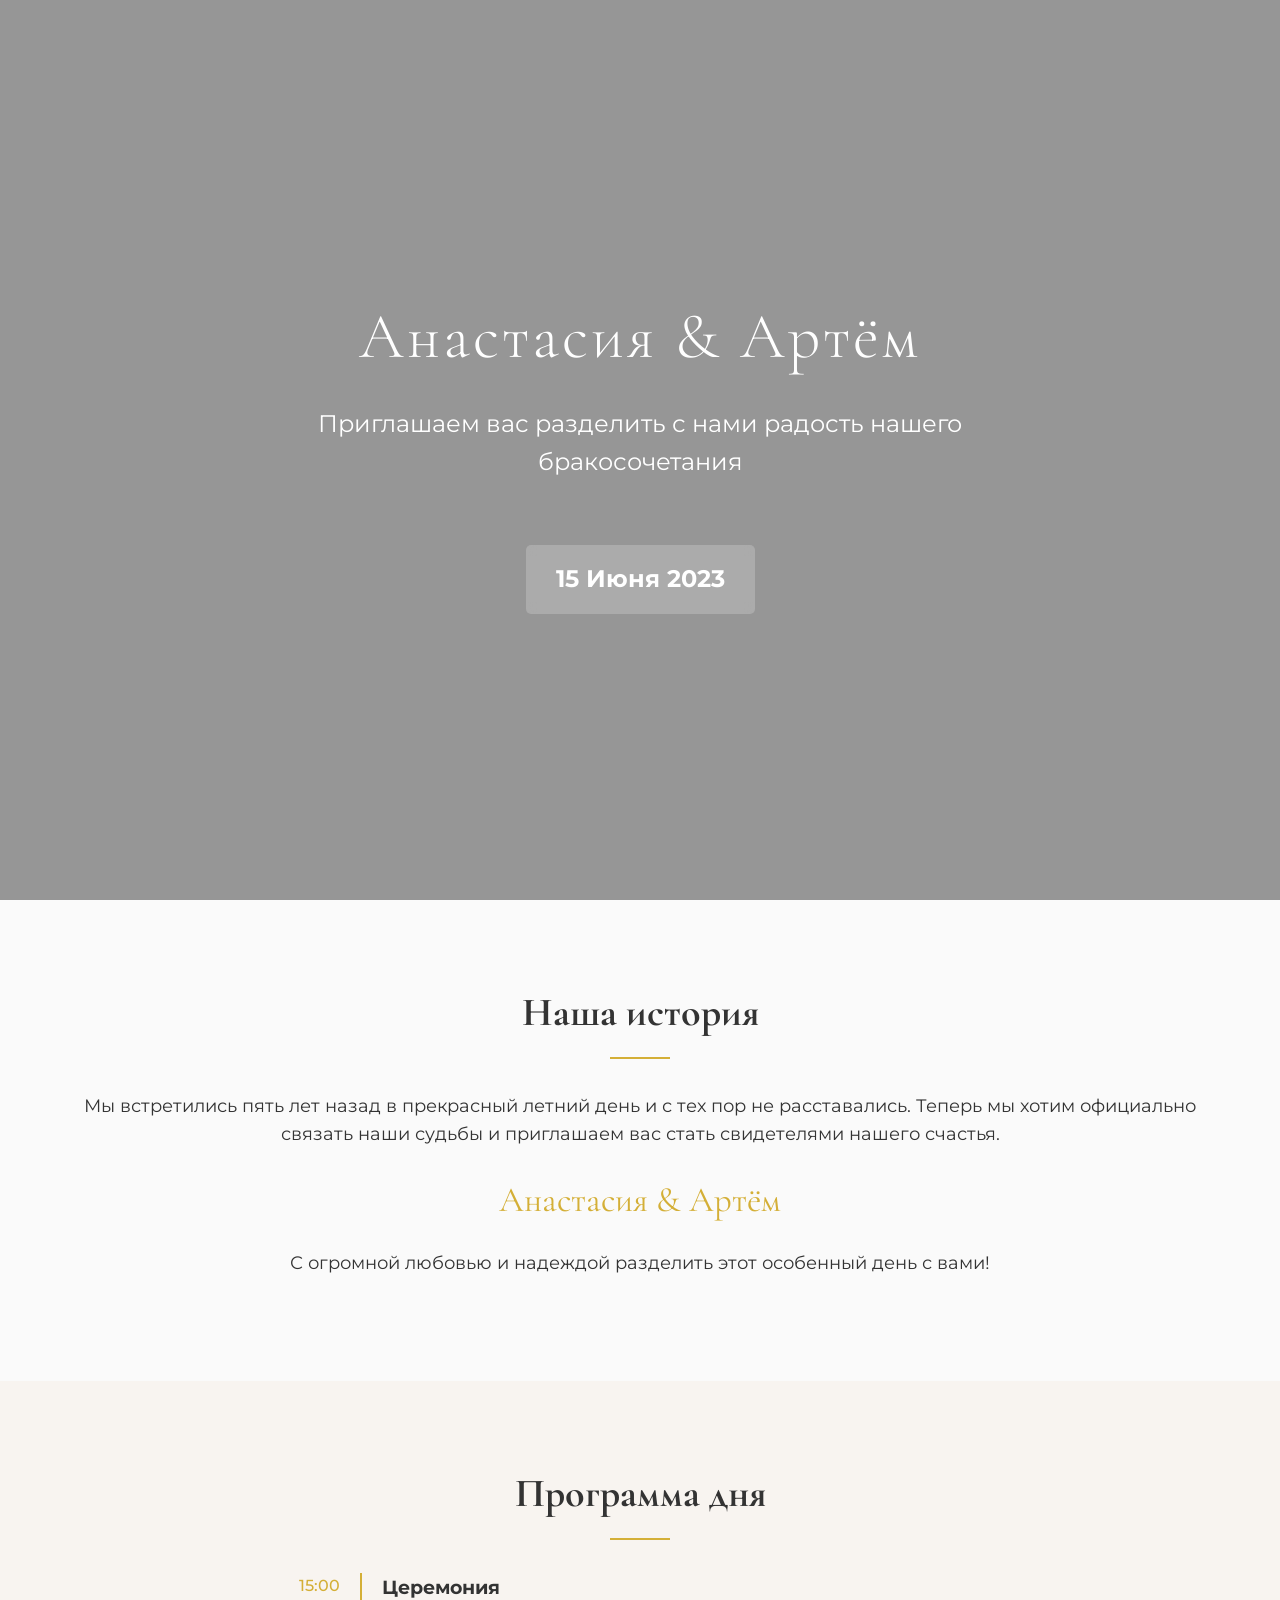
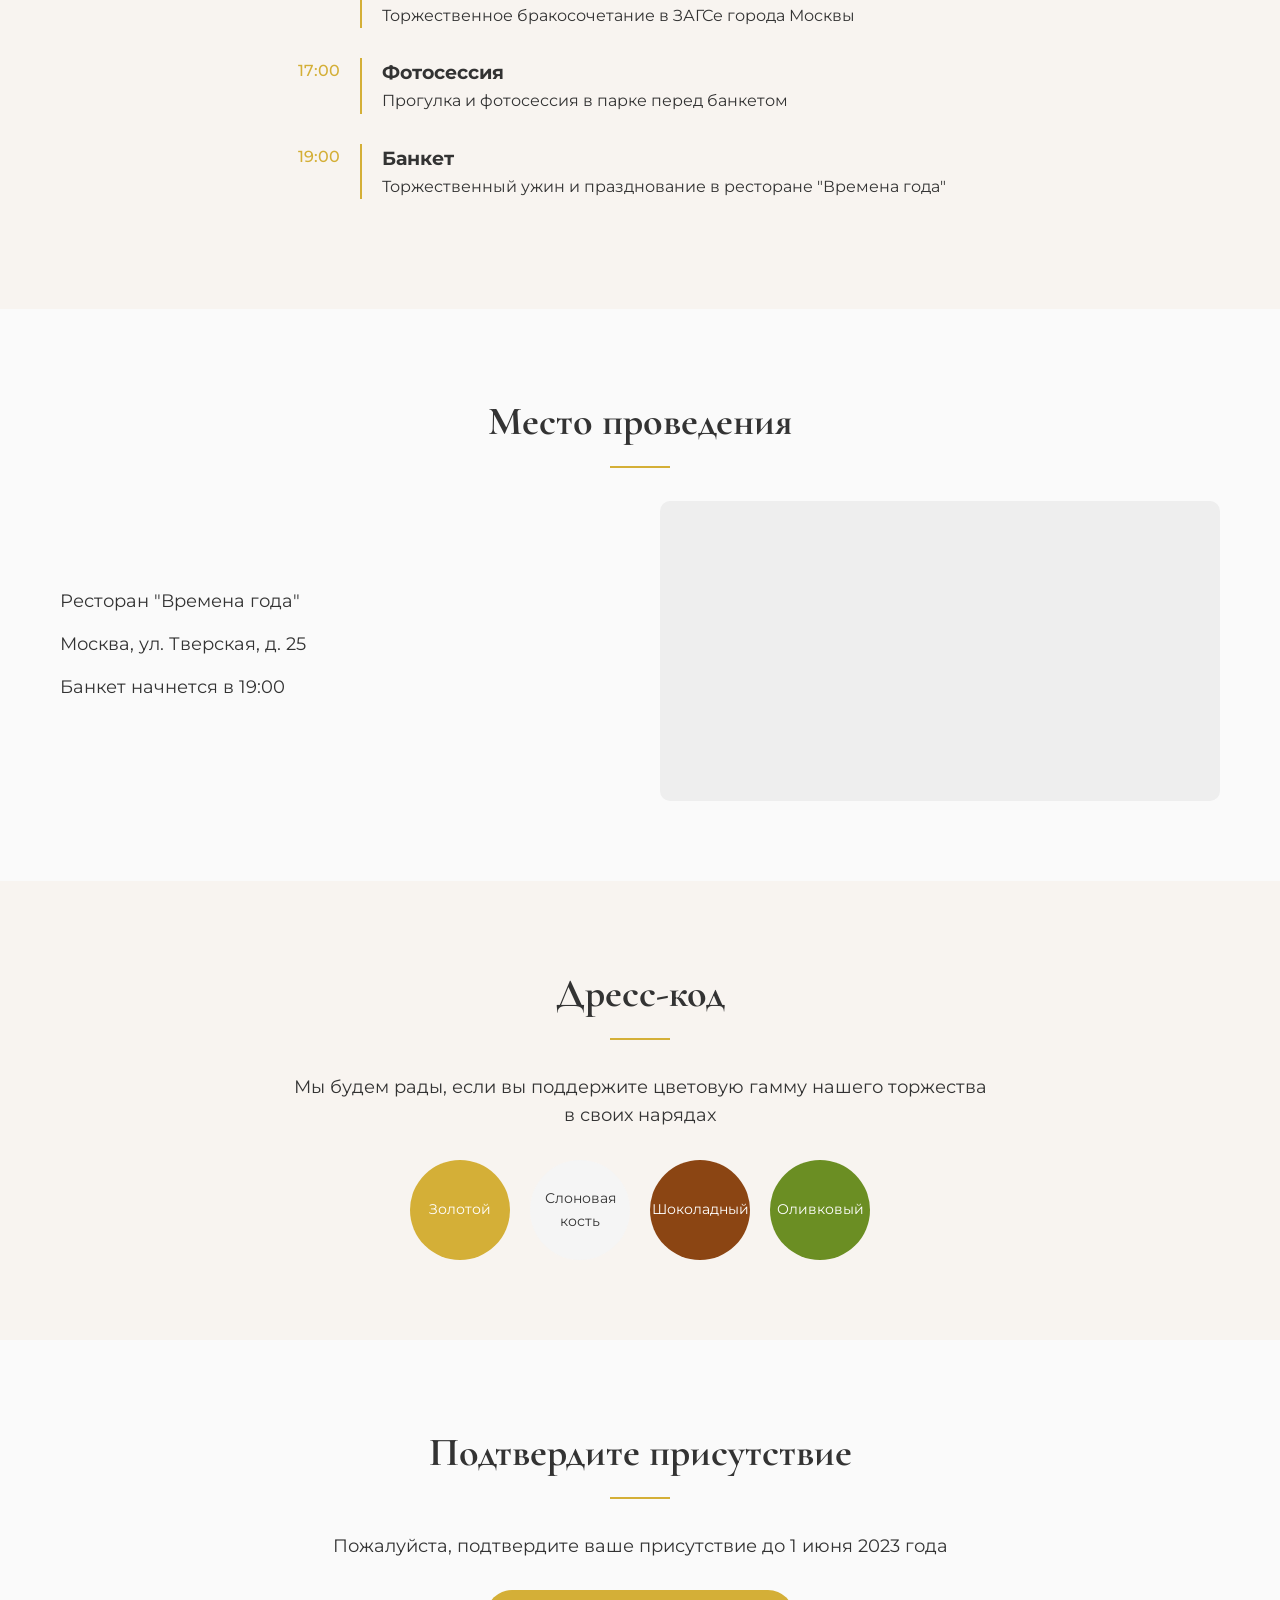
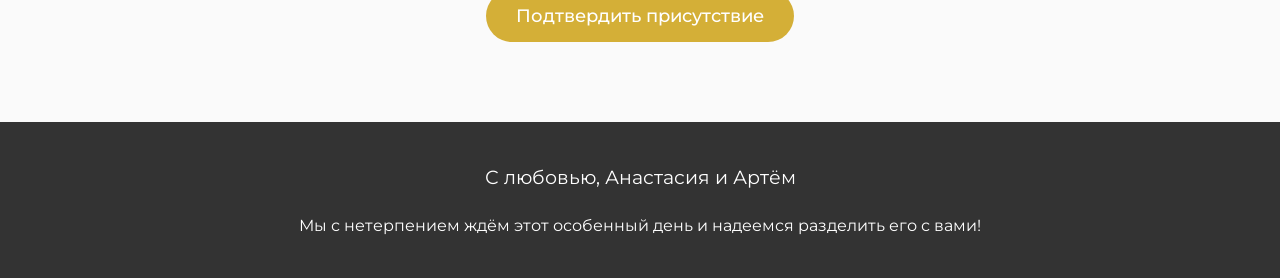
==== index.html @ 41823a29 "first commit" ====
<!DOCTYPE html>
<html lang="ru">
<head>
    <meta charset="UTF-8">
    <meta name="viewport" content="width=device-width, initial-scale=1.0">
    <title>Приглашение на свадьбу Анастасии и ...</title>
    <link href="https://fonts.googleapis.com/css2?family=Cormorant+Garamond:wght@400;500;600;700&family=Montserrat:wght@300;400;500&display=swap" rel="stylesheet">
    <style>
        * {
            margin: 0;
            padding: 0;
            box-sizing: border-box;
        }

        body {
            font-family: 'Montserrat', sans-serif;
            color: #333;
            line-height: 1.6;
            background-color: #fafafa;
        }

        .container {
            max-width: 1200px;
            margin: 0 auto;
            padding: 0 20px;
        }

        /* Hero section */
        .hero {
            height: 100vh;
            background: linear-gradient(rgba(0, 0, 0, 0.4), rgba(0, 0, 0, 0.4)), url('https://images.unsplash.com/photo-1532712938310-34cb3982ef74?ixlib=rb-1.2.1&auto=format&fit=crop&w=1350&q=80') no-repeat center center/cover;
            display: flex;
            flex-direction: column;
            justify-content: center;
            align-items: center;
            text-align: center;
            color: #fff;
            padding: 0 20px;
        }

        .hero h1 {
            font-family: 'Cormorant Garamond', serif;
            font-size: 4rem;
            font-weight: 300;
            margin-bottom: 1rem;
            letter-spacing: 3px;
        }

        .hero p {
            font-size: 1.5rem;
            margin-bottom: 2rem;
            max-width: 700px;
        }

        .date-badge {
            background: rgba(255, 255, 255, 0.2);
            padding: 15px 30px;
            border-radius: 5px;
            margin-top: 2rem;
            backdrop-filter: blur(5px);
        }

        /* Section styles */
        section {
            padding: 80px 0;
        }

        .section-title {
            font-family: 'Cormorant Garamond', serif;
            font-size: 2.5rem;
            text-align: center;
            margin-bottom: 3rem;
            position: relative;
        }

        .section-title:after {
            content: "";
            position: absolute;
            bottom: -15px;
            left: 50%;
            transform: translateX(-50%);
            width: 60px;
            height: 2px;
            background: #d4af37;
        }

        /* About section */
        .about-content {
            display: flex;
            flex-wrap: wrap;
            justify-content: center;
            align-items: center;
            gap: 40px;
        }

        .about-text {
            flex: 1;
            min-width: 300px;
            text-align: center;
        }

        .about-text p {
            margin-bottom: 1.5rem;
            font-size: 1.1rem;
        }

        .names {
            font-family: 'Cormorant Garamond', serif;
            font-size: 2.2rem;
            margin: 20px 0;
            color: #d4af37;
        }

        /* Program section */
        .program {
            background-color: #f8f4f0;
        }

        .timeline {
            display: flex;
            flex-direction: column;
            max-width: 800px;
            margin: 0 auto;
        }

        .timeline-item {
            display: flex;
            margin-bottom: 30px;
        }

        .timeline-time {
            flex: 0 0 120px;
            font-weight: 500;
            color: #d4af37;
            padding-right: 20px;
            text-align: right;
        }

        .timeline-content {
            flex: 1;
            padding-left: 20px;
            border-left: 2px solid #d4af37;
        }

        /* Location section */
        .location-content {
            display: flex;
            flex-wrap: wrap;
            gap: 40px;
            justify-content: center;
            align-items: center;
        }

        .location-info {
            flex: 1;
            min-width: 300px;
        }

        .location-info p {
            margin-bottom: 15px;
            font-size: 1.1rem;
        }

        .map {
            flex: 1;
            min-width: 300px;
            height: 300px;
            background: #eee;
            border-radius: 10px;
            overflow: hidden;
        }

        /* Dress-code section */
        .dress-code {
            background-color: #f8f4f0;
            text-align: center;
        }

        .dress-code p {
            max-width: 700px;
            margin: 0 auto 30px;
            font-size: 1.1rem;
        }

        .color-palette {
            display: flex;
            justify-content: center;
            gap: 20px;
            flex-wrap: wrap;
            margin-top: 30px;
        }

        .color-item {
            width: 100px;
            height: 100px;
            border-radius: 50%;
            display: flex;
            flex-direction: column;
            justify-content: center;
            align-items: center;
            color: white;
            font-size: 0.9rem;
        }

        /* Confirmation section */
        .confirmation {
            text-align: center;
        }

        .confirmation p {
            max-width: 700px;
            margin: 0 auto 30px;
            font-size: 1.1rem;
        }

        .btn {
            display: inline-block;
            background: #d4af37;
            color: white;
            padding: 12px 30px;
            border-radius: 30px;
            text-decoration: none;
            font-weight: 500;
            transition: all 0.3s ease;
            border: none;
            cursor: pointer;
            font-size: 1.1rem;
        }

        .btn:hover {
            background: #bf9b30;
            transform: translateY(-3px);
            box-shadow: 0 5px 15px rgba(0, 0, 0, 0.1);
        }

        /* Footer */
        footer {
            background: #333;
            color: #fff;
            padding: 40px 0;
            text-align: center;
        }

        .footer-text {
            font-size: 1.2rem;
            margin-bottom: 20px;
        }

        .heart {
            color: #d4af37;
        }

        /* Responsive styles */
        @media (max-width: 768px) {
            .hero h1 {
                font-size: 2.5rem;
            }

            .hero p {
                font-size: 1.2rem;
            }

            .section-title {
                font-size: 2rem;
            }

            .timeline-time {
                flex: 0 0 100px;
            }

            .names {
                font-size: 1.8rem;
            }
        }

        @media (max-width: 480px) {
            .hero h1 {
                font-size: 2rem;
            }

            .date-badge {
                padding: 10px 20px;
            }

            section {
                padding: 60px 0;
            }

            .timeline-item {
                flex-direction: column;
            }

            .timeline-time {
                text-align: left;
                padding-right: 0;
                margin-bottom: 10px;
            }

            .timeline-content {
                padding-left: 0;
                border-left: none;
                padding-top: 10px;
                border-top: 2px solid #d4af37;
            }

            .color-item {
                width: 80px;
                height: 80px;
                font-size: 0.8rem;
            }
        }
    </style>
</head>
<body>
    <div class="hero">
        <h1>Анастасия & Артём</h1>
        <p>Приглашаем вас разделить с нами радость нашего бракосочетания</p>
        <div class="date-badge">
            <h2>15 Июня 2023</h2>
        </div>
    </div>

    <section class="about">
        <div class="container">
            <h2 class="section-title">Наша история</h2>
            <div class="about-content">
                <div class="about-text">
                    <p>Мы встретились пять лет назад в прекрасный летний день и с тех пор не расставались. Теперь мы хотим официально связать наши судьбы и приглашаем вас стать свидетелями нашего счастья.</p>
                    <div class="names">Анастасия & Артём</div>
                    <p>С огромной любовью и надеждой разделить этот особенный день с вами!</p>
                </div>
            </div>
        </div>
    </section>

    <section class="program">
        <div class="container">
            <h2 class="section-title">Программа дня</h2>
            <div class="timeline">
                <div class="timeline-item">
                    <div class="timeline-time">15:00</div>
                    <div class="timeline-content">
                        <h3>Церемония</h3>
                        <p>Торжественное бракосочетание в ЗАГСе города Москвы</p>
                    </div>
                </div>
                <div class="timeline-item">
                    <div class="timeline-time">17:00</div>
                    <div class="timeline-content">
                        <h3>Фотосессия</h3>
                        <p>Прогулка и фотосессия в парке перед банкетом</p>
                    </div>
                </div>
                <div class="timeline-item">
                    <div class="timeline-time">19:00</div>
                    <div class="timeline-content">
                        <h3>Банкет</h3>
                        <p>Торжественный ужин и празднование в ресторане "Времена года"</p>
                    </div>
                </div>
            </div>
        </div>
    </section>

    <section class="location">
        <div class="container">
            <h2 class="section-title">Место проведения</h2>
            <div class="location-content">
                <div class="location-info">
                    <p>Ресторан "Времена года"</p>
                    <p>Москва, ул. Тверская, д. 25</p>
                    <p>Банкет начнется в 19:00</p>
                </div>
                <div class="map">
                    <!-- Здесь будет карта -->
                    <iframe src="https://yandex.ru/map-widget/v1/?um=constructor%3A79d28c32d8d4b1f3b418e7d6c9e1b3a7c6c6d0e5d7c7a7d7c7a7d7c7a7d7c7a7&amp;source=constructor" width="100%" height="100%" frameborder="0"></iframe>
                </div>
            </div>
        </div>
    </section>

    <section class="dress-code">
        <div class="container">
            <h2 class="section-title">Дресс-код</h2>
            <p>Мы будем рады, если вы поддержите цветовую гамму нашего торжества в своих нарядах</p>
            <div class="color-palette">
                <div class="color-item" style="background-color: #d4af37;">Золотой</div>
                <div class="color-item" style="background-color: #f5f5f5; color: #333;">Слоновая кость</div>
                <div class="color-item" style="background-color: #8b4513;">Шоколадный</div>
                <div class="color-item" style="background-color: #6b8e23;">Оливковый</div>
            </div>
        </div>
    </section>

    <section class="confirmation">
        <div class="container">
            <h2 class="section-title">Подтвердите присутствие</h2>
            <p>Пожалуйста, подтвердите ваше присутствие до 1 июня 2023 года</p>
            <a href="#confirmation-form" class="btn">Подтвердить присутствие</a>
        </div>
    </section>

    <footer>
        <div class="container">
            <p class="footer-text">С любовью, Анастасия и Артём</p>
            <p>Мы с нетерпением ждём этот особенный день и надеемся разделить его с вами!</p>
        </div>
    </footer>
</body>
</html>
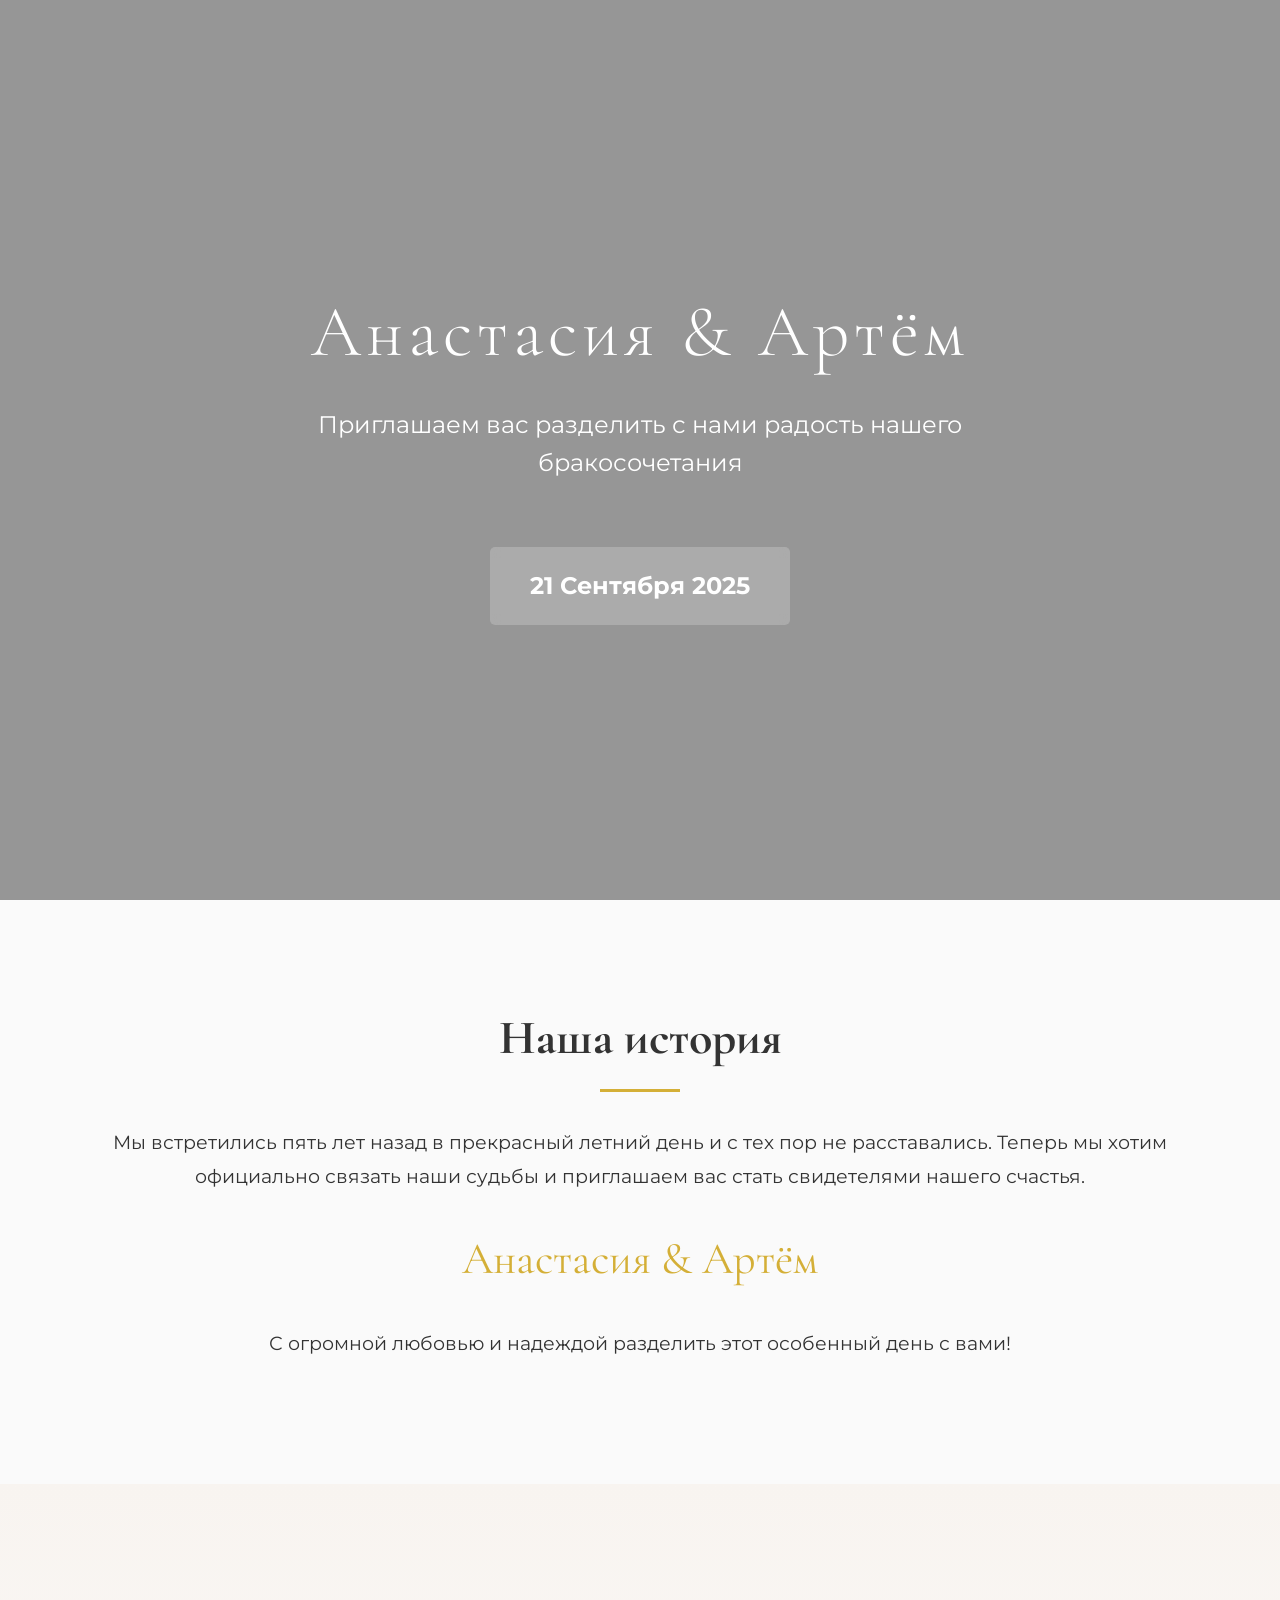
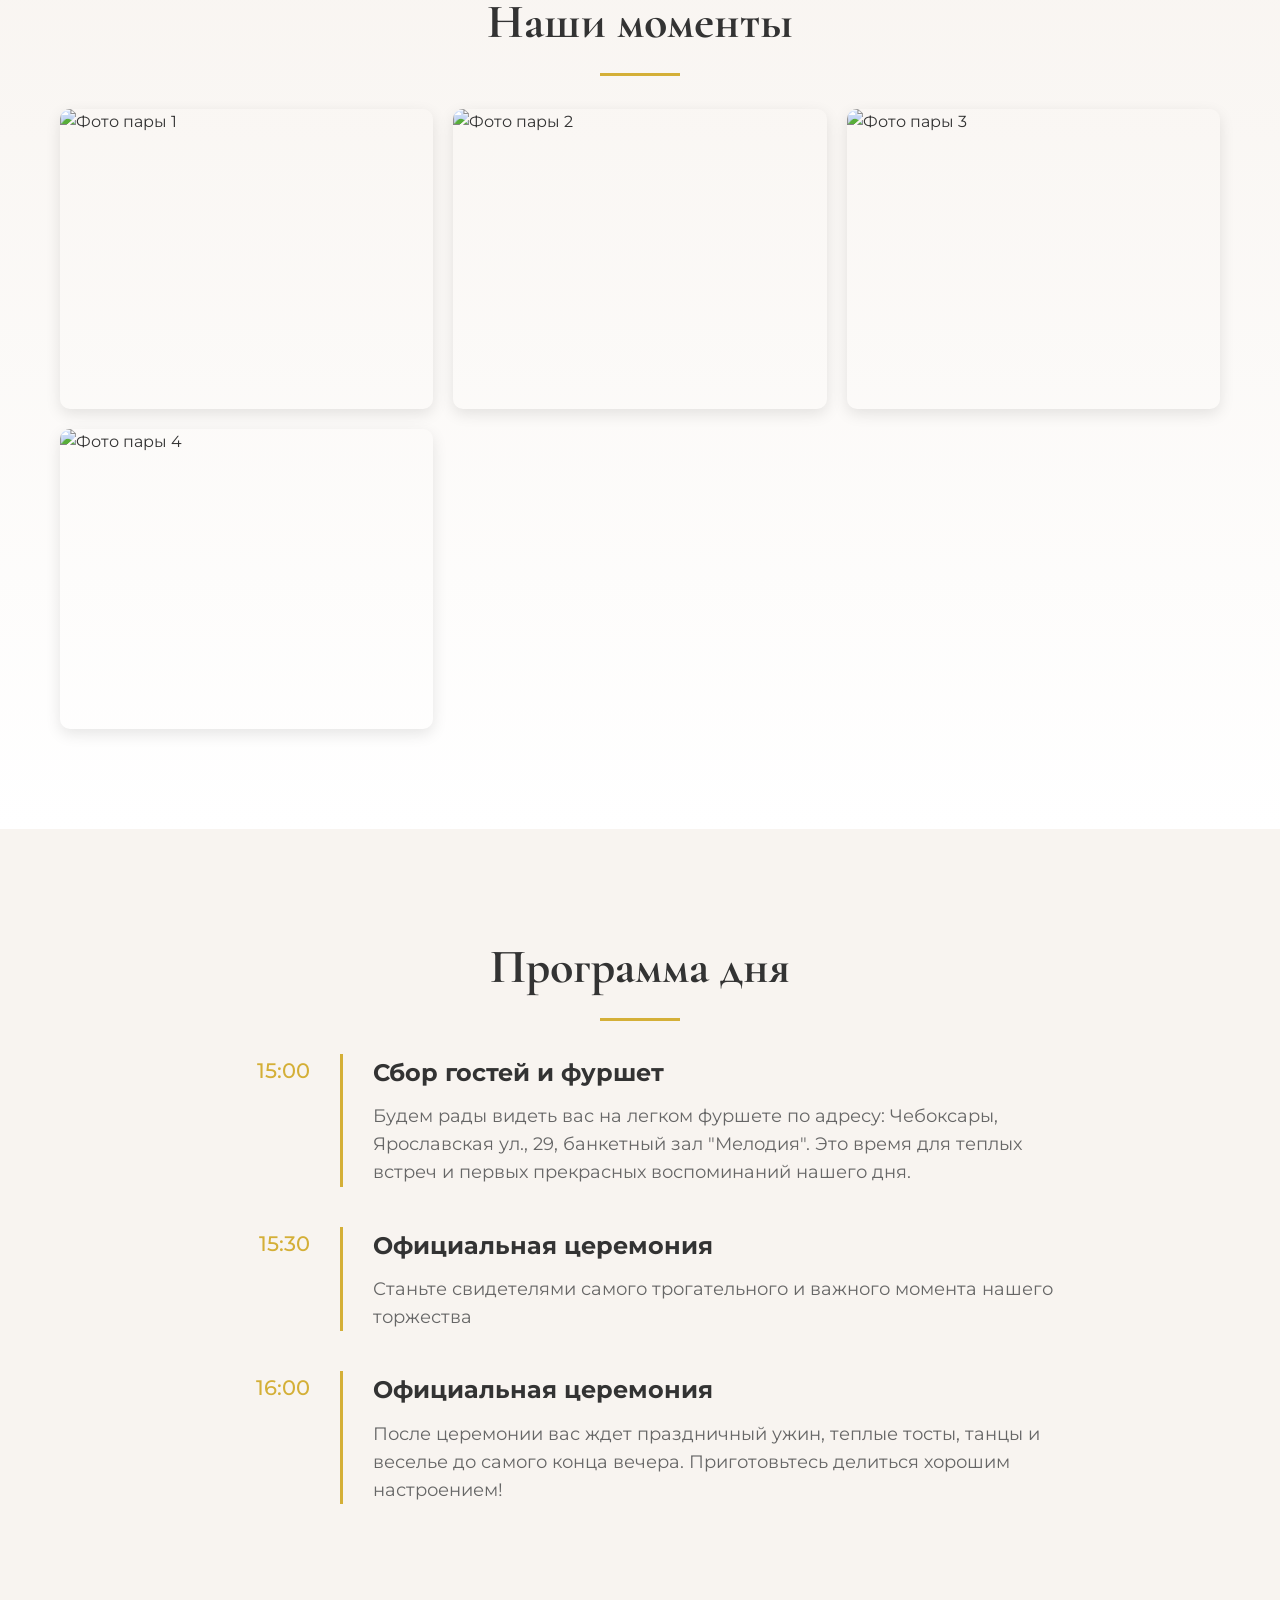
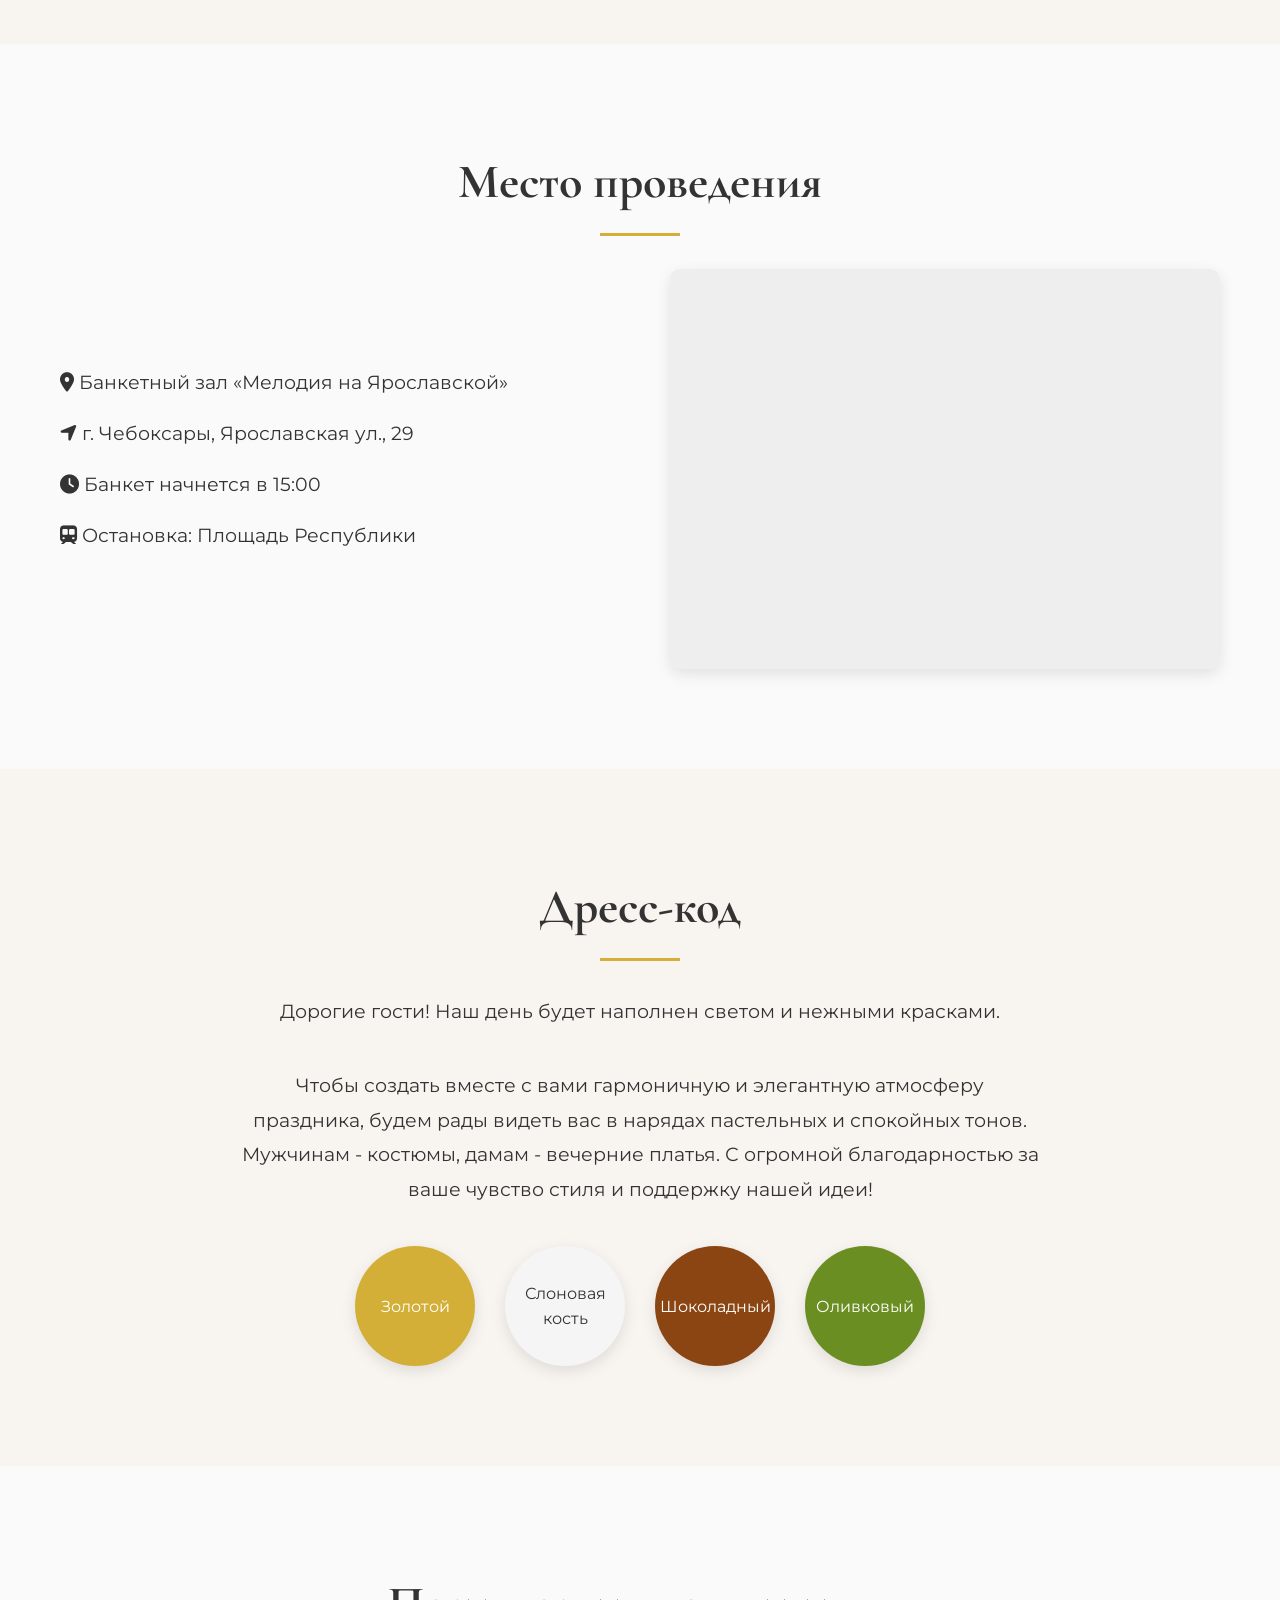
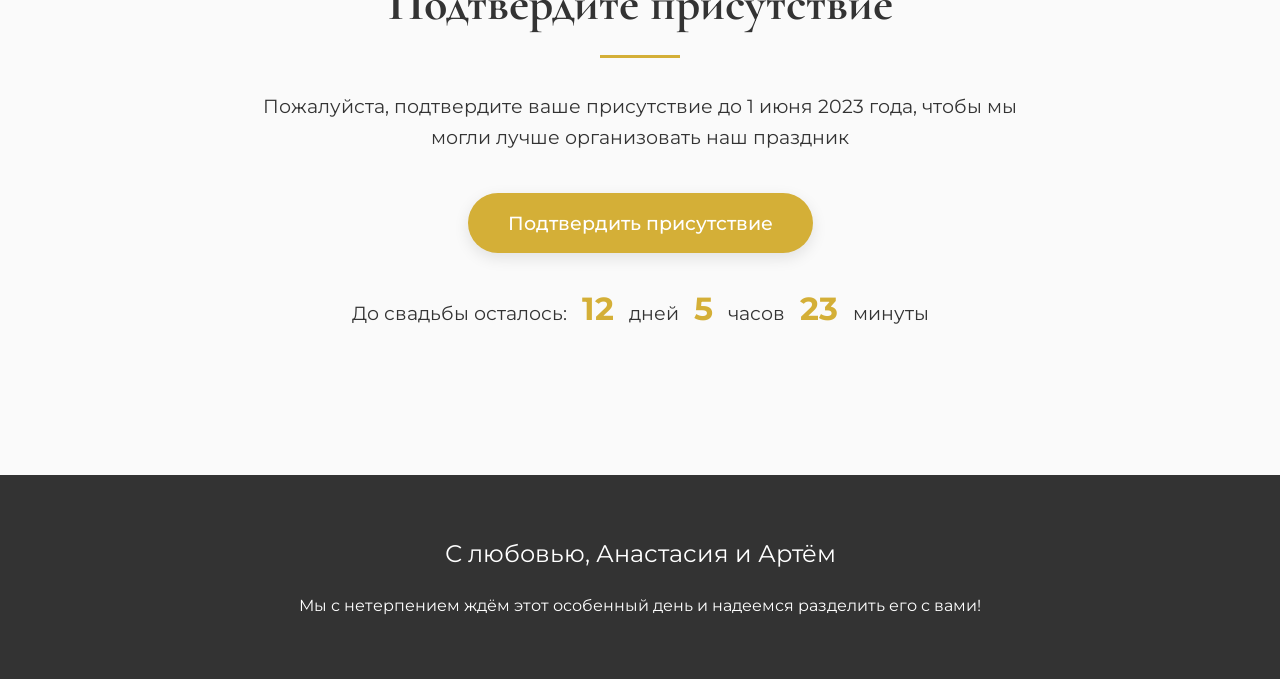
==== commit 6d17882b: "Update index.html" ====
--- a/index.html
+++ b/index.html
@@ -1,410 +1,669 @@
 <!DOCTYPE html>
 <html lang="ru">
-<head>
-    <meta charset="UTF-8">
-    <meta name="viewport" content="width=device-width, initial-scale=1.0">
-    <title>Приглашение на свадьбу Анастасии и ...</title>
-    <link href="https://fonts.googleapis.com/css2?family=Cormorant+Garamond:wght@400;500;600;700&family=Montserrat:wght@300;400;500&display=swap" rel="stylesheet">
+  <head>
+    <meta charset="UTF-8" />
+    <meta name="viewport" content="width=device-width, initial-scale=1.0" />
+    <title>Приглашение на свадьбу Анастасии и Артёма</title>
+    <link
+      href="https://fonts.googleapis.com/css2?family=Cormorant+Garamond:wght@400;500;600;700&family=Montserrat:wght@300;400;500&display=swap"
+      rel="stylesheet"
+    />
+    <link
+      rel="stylesheet"
+      href="https://cdnjs.cloudflare.com/ajax/libs/font-awesome/6.0.0-beta3/css/all.min.css"
+    />
     <style>
-        * {
-            margin: 0;
-            padding: 0;
-            box-sizing: border-box;
-        }
-
-        body {
-            font-family: 'Montserrat', sans-serif;
-            color: #333;
-            line-height: 1.6;
-            background-color: #fafafa;
+      * {
+        margin: 0;
+        padding: 0;
+        box-sizing: border-box;
+      }
+
+      body {
+        font-family: 'Montserrat', sans-serif;
+        color: #333;
+        line-height: 1.6;
+        background-color: #fafafa;
+        overflow-x: hidden;
+      }
+
+      .full-width-container {
+        width: 100%;
+        max-width: 1920px;
+        margin: 0 auto;
+      }
+
+      .container {
+        max-width: 1200px;
+        margin: 0 auto;
+        padding: 0 20px;
+      }
+
+      /* Hero section */
+      .hero {
+        height: 100vh;
+        background: linear-gradient(rgba(0, 0, 0, 0.4), rgba(0, 0, 0, 0.4)),
+          url('https://images.unsplash.com/photo-1532712938310-34cb3982ef74?ixlib=rb-1.2.1&auto=format&fit=crop&w=1350&q=80')
+            no-repeat center center/cover;
+        display: flex;
+        flex-direction: column;
+        justify-content: center;
+        align-items: center;
+        text-align: center;
+        color: #fff;
+        padding: 0 20px;
+      }
+
+      .hero h1 {
+        font-family: 'Cormorant Garamond', serif;
+        font-size: 4.5rem;
+        font-weight: 300;
+        margin-bottom: 1rem;
+        letter-spacing: 5px;
+      }
+
+      .hero p {
+        font-size: 1.5rem;
+        margin-bottom: 2rem;
+        max-width: 800px;
+      }
+
+      .date-badge {
+        background: rgba(255, 255, 255, 0.2);
+        padding: 20px 40px;
+        border-radius: 5px;
+        margin-top: 2rem;
+        backdrop-filter: blur(5px);
+      }
+
+      /* Section styles */
+      section {
+        padding: 100px 0;
+      }
+
+      .section-title {
+        font-family: 'Cormorant Garamond', serif;
+        font-size: 3rem;
+        text-align: center;
+        margin-bottom: 3rem;
+        position: relative;
+      }
+
+      .section-title:after {
+        content: '';
+        position: absolute;
+        bottom: -15px;
+        left: 50%;
+        transform: translateX(-50%);
+        width: 80px;
+        height: 3px;
+        background: #d4af37;
+      }
+
+      /* About section */
+      .about-content {
+        display: flex;
+        flex-wrap: wrap;
+        justify-content: center;
+        align-items: center;
+        gap: 60px;
+      }
+
+      .about-text {
+        flex: 1;
+        min-width: 300px;
+        text-align: center;
+      }
+
+      .about-text p {
+        margin-bottom: 1.5rem;
+        font-size: 1.2rem;
+        line-height: 1.8;
+      }
+
+      .names {
+        font-family: 'Cormorant Garamond', serif;
+        font-size: 2.8rem;
+        margin: 30px 0;
+        color: #d4af37;
+      }
+
+      /* Gallery section */
+      .gallery {
+        background: linear-gradient(to bottom, #f8f4f0, #fff);
+      }
+
+      .gallery-grid {
+        display: grid;
+        grid-template-columns: repeat(auto-fit, minmax(300px, 1fr));
+        gap: 20px;
+        margin-top: 40px;
+      }
+
+      .gallery-item {
+        height: 300px;
+        overflow: hidden;
+        border-radius: 10px;
+        box-shadow: 0 5px 15px rgba(0, 0, 0, 0.1);
+        position: relative;
+        cursor: pointer;
+        transition: transform 0.3s ease;
+      }
+
+      .gallery-item:hover {
+        transform: translateY(-5px);
+      }
+
+      .gallery-item img {
+        width: 100%;
+        height: 100%;
+        object-fit: cover;
+        transition: transform 0.5s ease;
+      }
+
+      .gallery-item:hover img {
+        transform: scale(1.05);
+      }
+
+      /* Program section */
+      .program {
+        background-color: #f8f4f0;
+      }
+
+      .timeline {
+        display: flex;
+        flex-direction: column;
+        max-width: 900px;
+        margin: 0 auto;
+      }
+
+      .timeline-item {
+        display: flex;
+        margin-bottom: 40px;
+      }
+
+      .timeline-time {
+        flex: 0 0 150px;
+        font-weight: 500;
+        color: #d4af37;
+        padding-right: 30px;
+        text-align: right;
+        font-size: 1.3rem;
+      }
+
+      .timeline-content {
+        flex: 1;
+        padding-left: 30px;
+        border-left: 3px solid #d4af37;
+      }
+
+      .timeline-content h3 {
+        font-size: 1.5rem;
+        margin-bottom: 10px;
+        color: #333;
+      }
+
+      .timeline-content p {
+        font-size: 1.1rem;
+        color: #666;
+      }
+
+      /* Location section */
+      .location-content {
+        display: flex;
+        flex-wrap: wrap;
+        gap: 60px;
+        justify-content: center;
+        align-items: center;
+      }
+
+      .location-info {
+        flex: 1;
+        min-width: 300px;
+      }
+
+      .location-info p {
+        margin-bottom: 20px;
+        font-size: 1.2rem;
+      }
+
+      .map {
+        flex: 1;
+        min-width: 300px;
+        height: 400px;
+        background: #eee;
+        border-radius: 10px;
+        overflow: hidden;
+        box-shadow: 0 5px 15px rgba(0, 0, 0, 0.1);
+      }
+
+      /* Dress-code section */
+      .dress-code {
+        background-color: #f8f4f0;
+        text-align: center;
+      }
+
+      .dress-code p {
+        max-width: 800px;
+        margin: 0 auto 40px;
+        font-size: 1.2rem;
+        line-height: 1.8;
+      }
+
+      .color-palette {
+        display: flex;
+        justify-content: center;
+        gap: 30px;
+        flex-wrap: wrap;
+        margin-top: 40px;
+      }
+
+      .color-item {
+        width: 120px;
+        height: 120px;
+        border-radius: 50%;
+        display: flex;
+        flex-direction: column;
+        justify-content: center;
+        align-items: center;
+        color: white;
+        font-size: 1rem;
+        box-shadow: 0 5px 15px rgba(0, 0, 0, 0.1);
+        transition: transform 0.3s ease;
+      }
+
+      .color-item:hover {
+        transform: scale(1.05);
+      }
+
+      /* Confirmation section */
+      .confirmation {
+        text-align: center;
+      }
+
+      .confirmation p {
+        max-width: 800px;
+        margin: 0 auto 40px;
+        font-size: 1.2rem;
+      }
+
+      .btn {
+        display: inline-block;
+        background: #d4af37;
+        color: white;
+        padding: 15px 40px;
+        border-radius: 30px;
+        text-decoration: none;
+        font-weight: 500;
+        transition: all 0.3s ease;
+        border: none;
+        cursor: pointer;
+        font-size: 1.2rem;
+        box-shadow: 0 5px 15px rgba(0, 0, 0, 0.1);
+      }
+
+      .btn:hover {
+        background: #bf9b30;
+        transform: translateY(-3px);
+        box-shadow: 0 8px 20px rgba(0, 0, 0, 0.15);
+      }
+
+      /* Footer */
+      footer {
+        background: #333;
+        color: #fff;
+        padding: 60px 0;
+        text-align: center;
+      }
+
+      .footer-text {
+        font-size: 1.5rem;
+        margin-bottom: 20px;
+      }
+
+      .heart {
+        color: #d4af37;
+      }
+
+      .countdown {
+        margin: 30px 0;
+        font-size: 1.3rem;
+      }
+
+      .countdown-number {
+        font-size: 2rem;
+        font-weight: bold;
+        color: #d4af37;
+        margin: 0 10px;
+      }
+
+      /* Responsive styles */
+      @media (min-width: 1920px) {
+        .full-width-container {
+          max-width: 100%;
         }
 
         .container {
-            max-width: 1200px;
-            margin: 0 auto;
-            padding: 0 20px;
-        }
-
-        /* Hero section */
-        .hero {
-            height: 100vh;
-            background: linear-gradient(rgba(0, 0, 0, 0.4), rgba(0, 0, 0, 0.4)), url('https://images.unsplash.com/photo-1532712938310-34cb3982ef74?ixlib=rb-1.2.1&auto=format&fit=crop&w=1350&q=80') no-repeat center center/cover;
-            display: flex;
-            flex-direction: column;
-            justify-content: center;
-            align-items: center;
-            text-align: center;
-            color: #fff;
-            padding: 0 20px;
+          max-width: 1600px;
+          padding: 0 60px;
         }
 
         .hero h1 {
-            font-family: 'Cormorant Garamond', serif;
-            font-size: 4rem;
-            font-weight: 300;
-            margin-bottom: 1rem;
-            letter-spacing: 3px;
+          font-size: 5.5rem;
         }
 
         .hero p {
-            font-size: 1.5rem;
-            margin-bottom: 2rem;
-            max-width: 700px;
+          font-size: 1.8rem;
+        }
+
+        .section-title {
+          font-size: 3.5rem;
+        }
+
+        .gallery-grid {
+          grid-template-columns: repeat(4, 1fr);
+        }
+      }
+
+      @media (max-width: 1200px) {
+        .gallery-grid {
+          grid-template-columns: repeat(3, 1fr);
+        }
+      }
+
+      @media (max-width: 900px) {
+        .gallery-grid {
+          grid-template-columns: repeat(2, 1fr);
+        }
+      }
+
+      @media (max-width: 768px) {
+        .hero h1 {
+          font-size: 3rem;
+        }
+
+        .hero p {
+          font-size: 1.2rem;
+        }
+
+        .section-title {
+          font-size: 2.5rem;
+        }
+
+        .timeline-time {
+          flex: 0 0 100px;
+          font-size: 1.1rem;
+        }
+
+        .names {
+          font-size: 2.2rem;
+        }
+
+        .gallery-grid {
+          grid-template-columns: 1fr;
+        }
+
+        .gallery-item {
+          height: 250px;
+        }
+      }
+
+      @media (max-width: 480px) {
+        .hero h1 {
+          font-size: 2.2rem;
         }
 
         .date-badge {
-            background: rgba(255, 255, 255, 0.2);
-            padding: 15px 30px;
-            border-radius: 5px;
-            margin-top: 2rem;
-            backdrop-filter: blur(5px);
-        }
-
-        /* Section styles */
+          padding: 15px 30px;
+        }
+
         section {
-            padding: 80px 0;
-        }
-
-        .section-title {
-            font-family: 'Cormorant Garamond', serif;
-            font-size: 2.5rem;
-            text-align: center;
-            margin-bottom: 3rem;
-            position: relative;
-        }
-
-        .section-title:after {
-            content: "";
-            position: absolute;
-            bottom: -15px;
-            left: 50%;
-            transform: translateX(-50%);
-            width: 60px;
-            height: 2px;
-            background: #d4af37;
-        }
-
-        /* About section */
-        .about-content {
-            display: flex;
-            flex-wrap: wrap;
-            justify-content: center;
-            align-items: center;
-            gap: 40px;
-        }
-
-        .about-text {
-            flex: 1;
-            min-width: 300px;
-            text-align: center;
-        }
-
-        .about-text p {
-            margin-bottom: 1.5rem;
-            font-size: 1.1rem;
-        }
-
-        .names {
-            font-family: 'Cormorant Garamond', serif;
-            font-size: 2.2rem;
-            margin: 20px 0;
-            color: #d4af37;
-        }
-
-        /* Program section */
-        .program {
-            background-color: #f8f4f0;
-        }
-
-        .timeline {
-            display: flex;
-            flex-direction: column;
-            max-width: 800px;
-            margin: 0 auto;
+          padding: 70px 0;
         }
 
         .timeline-item {
-            display: flex;
-            margin-bottom: 30px;
+          flex-direction: column;
         }
 
         .timeline-time {
-            flex: 0 0 120px;
-            font-weight: 500;
-            color: #d4af37;
-            padding-right: 20px;
-            text-align: right;
+          text-align: left;
+          padding-right: 0;
+          margin-bottom: 10px;
         }
 
         .timeline-content {
-            flex: 1;
-            padding-left: 20px;
-            border-left: 2px solid #d4af37;
-        }
-
-        /* Location section */
-        .location-content {
-            display: flex;
-            flex-wrap: wrap;
-            gap: 40px;
-            justify-content: center;
-            align-items: center;
-        }
-
-        .location-info {
-            flex: 1;
-            min-width: 300px;
-        }
-
-        .location-info p {
-            margin-bottom: 15px;
-            font-size: 1.1rem;
+          padding-left: 0;
+          border-left: none;
+          padding-top: 10px;
+          border-top: 2px solid #d4af37;
+        }
+
+        .color-item {
+          width: 100px;
+          height: 100px;
+          font-size: 0.9rem;
         }
 
         .map {
-            flex: 1;
-            min-width: 300px;
-            height: 300px;
-            background: #eee;
-            border-radius: 10px;
-            overflow: hidden;
-        }
-
-        /* Dress-code section */
-        .dress-code {
-            background-color: #f8f4f0;
-            text-align: center;
-        }
-
-        .dress-code p {
-            max-width: 700px;
-            margin: 0 auto 30px;
-            font-size: 1.1rem;
-        }
-
-        .color-palette {
-            display: flex;
-            justify-content: center;
-            gap: 20px;
-            flex-wrap: wrap;
-            margin-top: 30px;
-        }
-
-        .color-item {
-            width: 100px;
-            height: 100px;
-            border-radius: 50%;
-            display: flex;
-            flex-direction: column;
-            justify-content: center;
-            align-items: center;
-            color: white;
-            font-size: 0.9rem;
-        }
-
-        /* Confirmation section */
-        .confirmation {
-            text-align: center;
-        }
-
-        .confirmation p {
-            max-width: 700px;
-            margin: 0 auto 30px;
-            font-size: 1.1rem;
-        }
-
-        .btn {
-            display: inline-block;
-            background: #d4af37;
-            color: white;
-            padding: 12px 30px;
-            border-radius: 30px;
-            text-decoration: none;
-            font-weight: 500;
-            transition: all 0.3s ease;
-            border: none;
-            cursor: pointer;
-            font-size: 1.1rem;
-        }
-
-        .btn:hover {
-            background: #bf9b30;
-            transform: translateY(-3px);
-            box-shadow: 0 5px 15px rgba(0, 0, 0, 0.1);
-        }
-
-        /* Footer */
-        footer {
-            background: #333;
-            color: #fff;
-            padding: 40px 0;
-            text-align: center;
-        }
-
-        .footer-text {
-            font-size: 1.2rem;
-            margin-bottom: 20px;
-        }
-
-        .heart {
-            color: #d4af37;
-        }
-
-        /* Responsive styles */
-        @media (max-width: 768px) {
-            .hero h1 {
-                font-size: 2.5rem;
-            }
-
-            .hero p {
-                font-size: 1.2rem;
-            }
-
-            .section-title {
-                font-size: 2rem;
-            }
-
-            .timeline-time {
-                flex: 0 0 100px;
-            }
-
-            .names {
-                font-size: 1.8rem;
-            }
-        }
-
-        @media (max-width: 480px) {
-            .hero h1 {
-                font-size: 2rem;
-            }
-
-            .date-badge {
-                padding: 10px 20px;
-            }
-
-            section {
-                padding: 60px 0;
-            }
-
-            .timeline-item {
-                flex-direction: column;
-            }
-
-            .timeline-time {
-                text-align: left;
-                padding-right: 0;
-                margin-bottom: 10px;
-            }
-
-            .timeline-content {
-                padding-left: 0;
-                border-left: none;
-                padding-top: 10px;
-                border-top: 2px solid #d4af37;
-            }
-
-            .color-item {
-                width: 80px;
-                height: 80px;
-                font-size: 0.8rem;
-            }
-        }
+          height: 300px;
+        }
+      }
     </style>
-</head>
-<body>
-    <div class="hero">
+  </head>
+  <body>
+    <div class="full-width-container">
+      <div class="hero">
         <h1>Анастасия & Артём</h1>
         <p>Приглашаем вас разделить с нами радость нашего бракосочетания</p>
         <div class="date-badge">
-            <h2>15 Июня 2023</h2>
-        </div>
+          <h2>21 Сентября 2025</h2>
+        </div>
+      </div>
+
+      <section class="about">
+        <div class="container">
+          <h2 class="section-title">Наша история</h2>
+          <div class="about-content">
+            <div class="about-text">
+              <p>
+                Мы встретились пять лет назад в прекрасный летний день и с тех
+                пор не расставались. Теперь мы хотим официально связать наши
+                судьбы и приглашаем вас стать свидетелями нашего счастья.
+              </p>
+              <div class="names">Анастасия & Артём</div>
+              <p>
+                С огромной любовью и надеждой разделить этот особенный день с
+                вами!
+              </p>
+            </div>
+          </div>
+        </div>
+      </section>
+
+      <section class="gallery">
+        <div class="container">
+          <h2 class="section-title">Наши моменты</h2>
+          <div class="gallery-grid">
+            <div class="gallery-item">
+              <img
+                src="https://optim.tildacdn.com/tild3361-6262-4734-b835-396364373635/-/cover/338x342/center/center/-/format/webp/5267179928984615644.jpg"
+                alt="Фото пары 1"
+              />
+            </div>
+            <div class="gallery-item">
+              <img
+                src="https://sun9-24.userapi.com/s/v1/if1/yNcFg9iyWBmYSXFO8qsSAJaJf3ydH4hUJF2O4jrV__tZVcuwZIfjPIdFoeJyd1kNGBkneXIk.jpg?quality=96&as=32x28,48x42,72x64,108x95,160x141,240x212,360x318,480x424,540x477,640x566,720x636,1080x954,1280x1131,1440x1273,2444x2160&from=bu&cs=2444x0"
+                alt="Фото пары 2"
+              />
+            </div>
+            <div class="gallery-item">
+              <img
+                src="https://sun9-86.userapi.com/c11220/u2882190/-6/w_3f082510.jpg"
+                alt="Фото пары 3"
+              />
+            </div>
+            <div class="gallery-item">
+              <img
+                src="https://sun9-45.userapi.com/s/v1/if2/_FNjsN_qykQ0UXftC0e9hlZB1WAL6lTxK7eLg1Ic5DfLT2pAaQTLklfk-I0FPFjBcarYr4vpryTNqWBP6PHslIPt.jpg?quality=96&as=32x21,48x32,72x48,108x72,160x107,240x160,360x240,480x320,540x360,640x427,720x480,1080x720,1280x853,1440x960,2560x1707&from=bu&cs=2560x0"
+                alt="Фото пары 4"
+              />
+            </div>
+          </div>
+        </div>
+      </section>
+
+      <section class="program">
+        <div class="container">
+          <h2 class="section-title">Программа дня</h2>
+          <div class="timeline">
+            <div class="timeline-item">
+              <div class="timeline-time">15:00</div>
+              <div class="timeline-content">
+                <h3>Сбор гостей и фуршет</h3>
+                <p>
+                  Будем рады видеть вас на легком фуршете по адресу: Чебоксары,
+                  Ярославская ул., 29, банкетный зал "Мелодия". Это время для
+                  теплых встреч и первых прекрасных воспоминаний нашего дня.
+                </p>
+              </div>
+            </div>
+            <div class="timeline-item">
+              <div class="timeline-time">15:30</div>
+              <div class="timeline-content">
+                <h3>Официальная церемония</h3>
+                <p>
+                  Станьте свидетелями самого трогательного и важного момента
+                  нашего торжества
+                </p>
+              </div>
+            </div>
+            <div class="timeline-item">
+              <div class="timeline-time">16:00</div>
+              <div class="timeline-content">
+                <h3>Официальная церемония</h3>
+                <p>
+                  После церемонии вас ждет праздничный ужин, теплые тосты, танцы
+                  и веселье до самого конца вечера. Приготовьтесь делиться
+                  хорошим настроением!
+                </p>
+              </div>
+            </div>
+          </div>
+        </div>
+      </section>
+
+      <section class="location">
+        <div class="container">
+          <h2 class="section-title">Место проведения</h2>
+          <div class="location-content">
+            <div class="location-info">
+              <p>
+                <i class="fas fa-map-marker-alt"></i> Банкетный зал «Мелодия на
+                Ярославской»
+              </p>
+              <p>
+                <i class="fas fa-location-arrow"></i> г. Чебоксары, Ярославская
+                ул., 29
+              </p>
+              <p><i class="fas fa-clock"></i> Банкет начнется в 15:00</p>
+              <p><i class="fas fa-subway"></i> Остановка: Площадь Республики</p>
+            </div>
+            <div class="map">
+              <iframe
+                src="https://yandex.ru/map-widget/v1/?um=constructor%3A79d28c32d8d4b1f3b418e7d6c9e1b3a7c6c6d0e5d7c7a7d7c7a7d7c7a7d7c7a7&amp;source=constructor"
+                width="100%"
+                height="100%"
+                frameborder="0"
+              ></iframe>
+            </div>
+          </div>
+        </div>
+      </section>
+
+      <section class="dress-code">
+        <div class="container">
+          <h2 class="section-title">Дресс-код</h2>
+          <p>
+            Дорогие гости! Наш день будет наполнен светом и нежными красками.
+          </p>
+          <p>
+            Чтобы создать вместе с вами гармоничную и элегантную атмосферу
+            праздника, будем рады видеть вас в нарядах пастельных и спокойных
+            тонов. Мужчинам - костюмы, дамам - вечерние платья. С огромной
+            благодарностью за ваше чувство стиля и поддержку нашей идеи!
+          </p>
+          <div class="color-palette">
+            <div class="color-item" style="background-color: #d4af37">
+              Золотой
+            </div>
+            <div
+              class="color-item"
+              style="background-color: #f5f5f5; color: #333"
+            >
+              Слоновая кость
+            </div>
+            <div class="color-item" style="background-color: #8b4513">
+              Шоколадный
+            </div>
+            <div class="color-item" style="background-color: #6b8e23">
+              Оливковый
+            </div>
+          </div>
+        </div>
+      </section>
+
+      <section class="confirmation">
+        <div class="container">
+          <h2 class="section-title">Подтвердите присутствие</h2>
+          <p>
+            Пожалуйста, подтвердите ваше присутствие до 1 июня 2023 года, чтобы
+            мы могли лучше организовать наш праздник
+          </p>
+          <a href="#confirmation-form" class="btn">Подтвердить присутствие</a>
+          <div class="countdown">
+            <p>
+              До свадьбы осталось: <span class="countdown-number">12</span> дней
+              <span class="countdown-number">5</span> часов
+              <span class="countdown-number">23</span> минуты
+            </p>
+          </div>
+        </div>
+      </section>
+
+      <footer>
+        <div class="container">
+          <p class="footer-text">С любовью, Анастасия и Артём</p>
+          <p>
+            Мы с нетерпением ждём этот особенный день и надеемся разделить его с
+            вами!
+          </p>
+        </div>
+      </footer>
     </div>
 
-    <section class="about">
-        <div class="container">
-            <h2 class="section-title">Наша история</h2>
-            <div class="about-content">
-                <div class="about-text">
-                    <p>Мы встретились пять лет назад в прекрасный летний день и с тех пор не расставались. Теперь мы хотим официально связать наши судьбы и приглашаем вас стать свидетелями нашего счастья.</p>
-                    <div class="names">Анастасия & Артём</div>
-                    <p>С огромной любовью и надеждой разделить этот особенный день с вами!</p>
-                </div>
-            </div>
-        </div>
-    </section>
-
-    <section class="program">
-        <div class="container">
-            <h2 class="section-title">Программа дня</h2>
-            <div class="timeline">
-                <div class="timeline-item">
-                    <div class="timeline-time">15:00</div>
-                    <div class="timeline-content">
-                        <h3>Церемония</h3>
-                        <p>Торжественное бракосочетание в ЗАГСе города Москвы</p>
-                    </div>
-                </div>
-                <div class="timeline-item">
-                    <div class="timeline-time">17:00</div>
-                    <div class="timeline-content">
-                        <h3>Фотосессия</h3>
-                        <p>Прогулка и фотосессия в парке перед банкетом</p>
-                    </div>
-                </div>
-                <div class="timeline-item">
-                    <div class="timeline-time">19:00</div>
-                    <div class="timeline-content">
-                        <h3>Банкет</h3>
-                        <p>Торжественный ужин и празднование в ресторане "Времена года"</p>
-                    </div>
-                </div>
-            </div>
-        </div>
-    </section>
-
-    <section class="location">
-        <div class="container">
-            <h2 class="section-title">Место проведения</h2>
-            <div class="location-content">
-                <div class="location-info">
-                    <p>Ресторан "Времена года"</p>
-                    <p>Москва, ул. Тверская, д. 25</p>
-                    <p>Банкет начнется в 19:00</p>
-                </div>
-                <div class="map">
-                    <!-- Здесь будет карта -->
-                    <iframe src="https://yandex.ru/map-widget/v1/?um=constructor%3A79d28c32d8d4b1f3b418e7d6c9e1b3a7c6c6d0e5d7c7a7d7c7a7d7c7a7d7c7a7&amp;source=constructor" width="100%" height="100%" frameborder="0"></iframe>
-                </div>
-            </div>
-        </div>
-    </section>
-
-    <section class="dress-code">
-        <div class="container">
-            <h2 class="section-title">Дресс-код</h2>
-            <p>Мы будем рады, если вы поддержите цветовую гамму нашего торжества в своих нарядах</p>
-            <div class="color-palette">
-                <div class="color-item" style="background-color: #d4af37;">Золотой</div>
-                <div class="color-item" style="background-color: #f5f5f5; color: #333;">Слоновая кость</div>
-                <div class="color-item" style="background-color: #8b4513;">Шоколадный</div>
-                <div class="color-item" style="background-color: #6b8e23;">Оливковый</div>
-            </div>
-        </div>
-    </section>
-
-    <section class="confirmation">
-        <div class="container">
-            <h2 class="section-title">Подтвердите присутствие</h2>
-            <p>Пожалуйста, подтвердите ваше присутствие до 1 июня 2023 года</p>
-            <a href="#confirmation-form" class="btn">Подтвердить присутствие</a>
-        </div>
-    </section>
-
-    <footer>
-        <div class="container">
-            <p class="footer-text">С любовью, Анастасия и Артём</p>
-            <p>Мы с нетерпением ждём этот особенный день и надеемся разделить его с вами!</p>
-        </div>
-    </footer>
-</body>
-</html>+    <script>
+      // Обратный отсчет до свадьбы
+      function updateCountdown() {
+        const weddingDate = new Date('2023-06-15T15:00:00');
+        const now = new Date();
+        const diff = weddingDate - now;
+
+        if (diff > 0) {
+          const days = Math.floor(diff / (1000 * 60 * 60 * 24));
+          const hours = Math.floor(
+            (diff % (1000 * 60 * 60 * 24)) / (1000 * 60 * 60)
+          );
+          const minutes = Math.floor((diff % (1000 * 60 * 60)) / (1000 * 60));
+
+          document.querySelectorAll('.countdown-number')[0].textContent = days;
+          document.querySelectorAll('.countdown-number')[1].textContent = hours;
+          document.querySelectorAll('.countdown-number')[2].textContent =
+            minutes;
+        }
+      }
+
+      setInterval(updateCountdown, 60000);
+      updateCountdown();
+    </script>
+  </body>
+</html>
